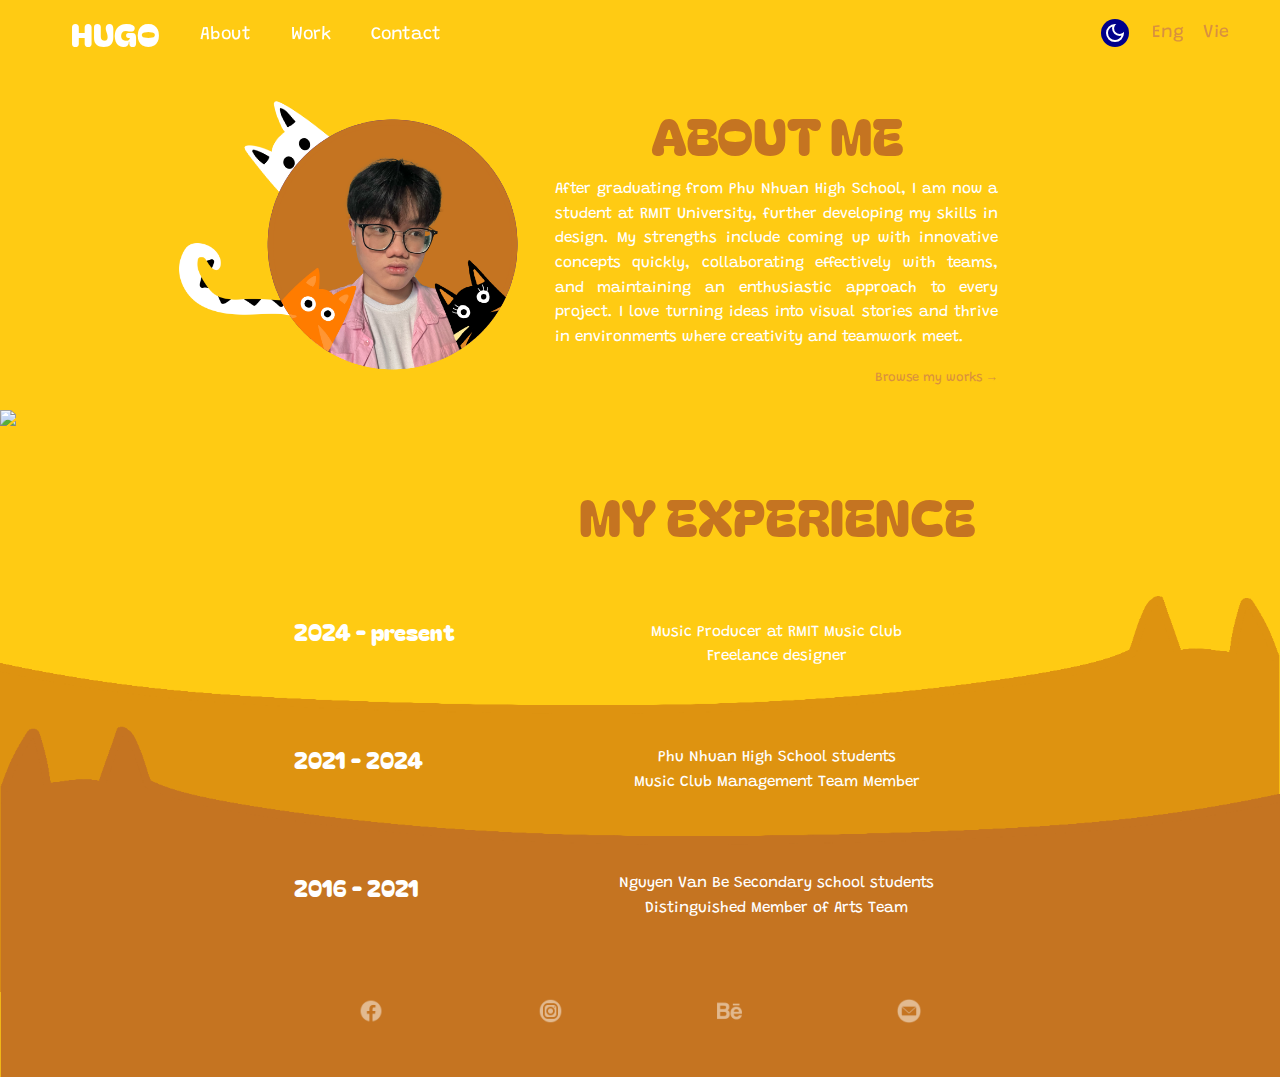
==== about.html @ 668c6a62 "Add files via upload" ====
<!DOCTYPE html>
<html lang="en">

<head>
    <style>
        body {
            overflow-x: hidden;
        }
    </style>
    <meta charset="UTF-8">
    <link rel="stylesheet" href="style.css">
    <meta name="viewport" content="width=device-width, initial-scale=1.0">
    <title>Hu's this, it's Hugo</title>
    <link rel="preconnect" href="https://fonts.googleapis.com">
    <link rel="preconnect" href="https://fonts.gstatic.com" crossorigin>
    <link href="https://fonts.googleapis.com/css2?family=Grandstander:ital@0;1&display=swap" rel="stylesheet">
    <link rel="preconnect" href="https://fonts.googleapis.com">
    <link rel="preconnect" href="https://fonts.gstatic.com" crossorigin>
    <link href="https://fonts.googleapis.com/css2?family=Bagel+Fat+One&display=swap" rel="stylesheet">
    <link rel="preconnect" href="https://fonts.googleapis.com">
    <link rel="preconnect" href="https://fonts.googleapis.com">
    <link rel="preconnect" href="https://fonts.gstatic.com" crossorigin>
    <link href="https://fonts.googleapis.com/css2?family=Love+Ya+Like+A+Sister&display=swap" rel="stylesheet">
    <link rel="icon" type="image/x-icon" href="images/favicon.ico">
</head>

<body>
    <a href="index.html" id="logoout">HUGO </a>
    <nav>
        <input type="checkbox" id="sidebar-active">
        <label for="sidebar-active" class="open-sidebar-button">
            <svg xmlns="http://www.w3.org/2000/svg" height="32" viewBox="0 -960 960 960" width="32" fill="#5f6368">
                <path d="M120-240v-80h720v80H120Zm0-200v-80h720v80H120Zm0-200v-80h720v80H120Z" />
            </svg>
            <!--   <img id="logoout" class="home-link" src="images/bong.PNG" alt="logo" class="logo"> -->

        </label>
        <div class="links-container">
            <label for="sidebar-active" class="close-sidebar-button">
                <svg xmlns="http://www.w3.org/2000/svg" height="32" viewBox="0 -960 960 960" width="32" fill="#5f6368">
                    <path
                        d="m256-200-56-56 224-224-224-224 56-56 224 224 224-224 56 56-224 224 224 224-56 56-224-224-224 224Z" />
                </svg>

            </label>
            <a href="index.html" class="home-link">HUGO
            </a>
            <a href="about.html" class="text"> About </a>
            <a href="work.html" class="text"> Work </a>
            <a href="contact.html" class="text"> Contact </a>
        </div>

    </nav>
    <section id="buttons">
        <p id="eng-toggle" class="language-toggle text">Eng</p>
        <p id="vie-toggle" class="language-toggle text">Vie</p>
        <button id="roundbutton" style="margin-left: 1%; display: flex; justify-content: center; align-items: center;">
            <svg id="sun" xmlns="http://www.w3.org/2000/svg" height="24px" viewBox="0 -960 960 960" width="24px"
                fill="#ffffff">
                <path
                    d="M480-360q50 0 85-35t35-85q0-50-35-85t-85-35q-50 0-85 35t-35 85q0 50 35 85t85 35Zm0 80q-83 0-141.5-58.5T280-480q0-83 58.5-141.5T480-680q83 0 141.5 58.5T680-480q0 83-58.5 141.5T480-280ZM200-440H40v-80h160v80Zm720 0H760v-80h160v80ZM440-760v-160h80v160h-80Zm0 720v-160h80v160h-80ZM256-650l-101-97 57-59 96 100-52 56Zm492 496-97-101 53-55 101 97-57 59Zm-98-550 97-101 59 57-100 96-56-52ZM154-212l101-97 55 53-97 101-59-57Zm326-268Z" />
            </svg>
            <svg id="moon" xmlns="http://www.w3.org/2000/svg" height="24px" viewBox="0 -960 960 960" width="24px"
                fill="#3713AD">
                <path
                    d="M480-120q-150 0-255-105T120-480q0-150 105-255t255-105q14 0 27.5 1t26.5 3q-41 29-65.5 75.5T444-660q0 90 63 153t153 63q55 0 101-24.5t75-65.5q2 13 3 26.5t1 27.5q0 150-105 255T480-120Zm0-80q88 0 158-48.5T740-375q-20 5-40 8t-40 3q-123 0-209.5-86.5T364-660q0-20 3-40t8-40q-78 32-126.5 102T200-480q0 116 82 198t198 82Zm-10-270Z"
                    fill="#FFFFFF" />
            </svg>
        </button>
    </section>

    <div class="about-container">
        <div class="profile-box">
            <img id="diemtailabt" src="images/diemtailflip.png">
            <img src="images/profile dark.PNG" alt="Hugo" class="profile">
            <img id="profilelight" src="images/profile.PNG" alt="Hugo" class="profile">

            <img class="profile" id="conmyabout" src="images/myabout.PNG">
            <img class="profile" id="bongabout" src="images/bongabout.PNG">

            <img id="diemabout" src="images/diem.PNG">
        </div>

        <div class="text" id="aboutme">
            <p id="abtheadline" class="headline"> ABOUT ME</p>
            <p id="aboutmetext">After graduating from Phu Nhuan High School, I am now a student at RMIT University,
                further developing my skills in design. My strengths include coming up with innovative concepts quickly,
                collaborating effectively with teams, and maintaining an enthusiastic approach to every project. I love
                turning ideas into visual stories and thrive in environments where creativity and teamwork meet. </p>
            <a href="work.html" id="browse"> Browse my works →</a>
            <p id="expheadline" class="headline"> MY EXPERIENCE</p>
            <p class="timestampphone">2024 - present</p>
            <p class="exptext" id="kinhnghiem2024"> Music Producer at RMIT Music Club <br>Freelance designer </p>
            <p class="timestampphone">2021 - 2024</p>
            <p class="exptext" id="kinhnghiem2021"> Phu Nhuan High School students <br> Music Club Management Team Member </p>
            <p class="timestampphone">2016 - 2021</p>
            <p class="exptext" id="kinhnghiem2016"> Nguyen Van Be Secondary school students <br> Distinguished Member of Arts Team </p>
        </div>
    </div>
    <section id="catbackgrounddark">
        <img class="light catbackground" src="images/blue light.png">
        <img class="medium catbackground" src="images/blue medium.png">
        <img class="bold catbackground" src="images/blue bold.png"></section>
        <section id="catbackgroundlight"> 
        <img class="light catbackground" src="images/yellow light.PNG">
        <img class="medium catbackground" src="images/yellow medium.png">
        <img class="bold catbackground" src="images/yellow bold.png">
    </section>
    <p class="timestamp" id="timestamp2024" >2024 - present</p>
    <p class="timestamp" id="timestamp2021">2021 - 2024</p>
    <p class="timestamp" id="timestamp2016">2016 - 2021</p>
   <!--- <img class="catleg" src="images/catleg.PNG"> -->
    <img id="fishbone" src="images/fishbone.PNG">


<div class="social" id="socialabout">
<a href="https://www.facebook.com/hugo.le.104">  
    <img id="facebook" class="icon" src="images/icons8-facebook-480.png">
</a>
<a href="https://www.instagram.com/hugoleeee__"> 
    <img id="instagram" class="icon" src="images/icons8-insta-480.png">
</a>
<a href="https://www.behance.net/hugol7/"> 
    <img id="behance" class="icon" src="images/behance-480.png">
</a>
<a href="mailto:lenhatworks03@gmail.com">
    <img id="email" class="icon" src="images/email.png">
</a>
    </div>
 
    <script src="script.js"></script>
</body>

</html>
---- style.css ----
* {
	margin: 0;
	padding: 0;
}

html {
	scroll-behavior: smooth;
	background-color: #ffcb13;
	user-select: none;
	transition: background-color 0.3s ease;
}

/*------- NAVIGATION BAR --------*/
.home-link {
	font-family: "Bagel Fat One", system-ui;
	font-weight: 400;
	font-style: normal;
	font-size: 2.5vw;
	color: white;
	margin: 0;
	margin-top: -1.2%;
}

.icon {
	width: 2vw;
	opacity: 0.5;


}

.icon:hover {
	opacity: 1;
	transform: scale(1.4);
	transition: transform 0.3s ease;
}

.social {
	cursor: pointer;
	z-index: 100;
	display: flex;
	flex-direction: row;
	justify-content: center;
	align-items: center;
	gap: 14vw;
	margin-left: -2%;
	z-index: 0;
}


#socialwork {

	padding-bottom: 4%;
	grid-column: 1 / 3;
	position: relative;
	bottom: 0.4vh;
	width: 100%;

	margin-top: 8%;
	padding-bottom: 08%;
}

nav {

	margin: 0;
	margin-left: 4%;
	height: 60px;
	margin-top: 0.4%;
	display: flex;
	justify-content: flex-start;
	align-items: center;

}

.links-container {
	position: fixed;

	z-index: 1000;
	display: flex;
	flex-direction: row;
	align-items: center;
}

nav a {

	height: 100%;
	padding: 0 20px;
	display: flex;
	align-items: center;
	text-decoration: none;

}

nav a:not(.home-link):hover {
	text-decoration: underline;
}

nav svg {
	fill: white;

}

#sidebar-active {
	display: none;
}


.open-sidebar-button,
.close-sidebar-button {
	display: none;



}

#logoout {
	position: fixed;
	font-family: "Bagel Fat One", system-ui;
	font-weight: 400;
	font-style: normal;
	font-size: 26px;
	color: white;
	margin: 8px 0 0 66px;
	text-decoration: none;
	display: none;
}

@media (max-width:500px) {
	#logoout {
		display: block;
	}

	.links-container {
		flex-direction: column;
		align-items: flex-end;
		position: fixed;
		top: 0;
		left: -100%;
		z-index: 100;
		width: 60vw;
		background-color: #e9a4bb;
		height: 100vh;
		gap: 5vw;

		box-shadow: -4px 5px 5px rgba(0, 0, 0, 0.4);
		transition: 0.7s ease-out;
	}


	nav a {
		z-index: 100;
		box-sizing: border-box;
		height: auto;
		width: 100%;
		padding: 20px 30px;
		justify-content: flex-end;

	}

	.open-sidebar-button,
	.close-sidebar-button {
		display: block;
		position: fixed;


	}

	#sidebar-active:checked~.links-container {
		left: 0;

	}

	.home-link {
		margin-top: 20%;
	}
}

/*------END OF NAVIGATION BAR------*/



img {
	position: absolute;
}

#intro {
	display: flex;
	flex-direction: column;
	margin-left: 30.5vw;
	margin-right: 30.5vw;
	margin-top: -4%;
	height: 100vh;
	justify-content: center;
	align-items: center;
	flex-grow: 1;
	flex-shrink: 1;
	flex-basis: 20%;
}

.text {
	/*font-family: "Love Ya Like A Sister", cursive;
	font-weight: 400;
	font-style: normal;*/
	font-family: "Grandstander", cursive;
	font-optical-sizing: auto;
	font-weight: 400;
	font-style: normal;
	color: white;
	font-size: 1.4vw;
}

#rizz {
	font-size: 2vw;
	margin: 0;
}

#jobbox {
	background-color: #eca816;
	width: 100%;
	transition: background-color 0.3s ease;
	margin-bottom: 3%;
}

#job {
	font-size: 1.6vw;
	display: flex;
	justify-content: center;
	align-items: center;
	margin: 1%;

}

#title {
	font-family: "Bagel Fat One", system-ui;
	font-weight: 400;
	font-style: normal;
	font-size: 14vw;
	margin: 0;
	justify-content: center;
	align-items: center;
	margin-top: -10%;
	margin-bottom: -6%;
}

#des {
	text-align: justify;
	color: #c57421;
	font-size: 1.2vw;
	line-height: 1.6;
	margin-bottom: 5%;
	transition: color 0.3s ease;

}

#buttonbox {
	width: 38%;

	cursor: pointer;
	background-color: #DBAF13;
	border-radius: 30px;
	transition: background-color 0.3s ease, box-shadow 0.3s ease;
}

#buttontext {
	cursor: pointer;

	font-size: 1.4vw;
	display: flex;
	justify-content: center;
	align-items: center;
	margin: 5%;
}

#buttonbox:hover {
	background-color: white;
	box-shadow: -4px 5px 2px rgba(0, 0, 0, 0.2);
}

#buttonbox:hover #buttontext {
	color: #ffcb13;
}

#diemopen,
#diemclosed {
	width: 28vw;
	position: absolute;
	margin-top: 30%;
	left: -30%;
	transform: rotate(50deg);
	z-index: -1;

}

#myopen,
#myclosed {
	width: 23vw;
	position: absolute;
	margin-top: 60%;
	right: -30%;
	transform: rotate(-60deg);
	z-index: -1;

}

#bongclosed,
#bongopen {
	width: 12vw;
	position: absolute;
	margin-top: -17%;
	left: 58%;
	clip-path: inset(0 0 100% 0);
	transform: rotate(30deg);
	z-index: -1;
	opacity: 0;
	transition: opacity 0.5s;
}

#buttonbox:hover~#bongclosed {
	opacity: 1;
	animation: bonganimation 0.5s forwards, flicker 1s infinite;
}

#buttonbox:hover~#bongopen {
	opacity: 1;
	animation: bonganimation 0.5s forwards 0.2s;
}

#buttonbox:hover~#diemopen {
	animation: diemanimation 0.5s forwards;
}

#buttonbox:hover~#diemclosed {
	opacity: 1;
	animation: diemanimation 0.5s forwards, flicker 0.7s infinite;
}

#buttonbox:hover~#myclosed {
	opacity: 1;
	animation: myanimation 0.5s forwards, flicker 1.2s infinite;
}

#buttonbox:hover~#myopen {
	opacity: 1;
	animation: myanimation 0.5s forwards;
}

.tail {
	position: absolute;
	z-index: -1;
}

#diemtail {
	width: 25vw;
	left: -2%;
	margin-top: 35%;
	transform: rotate(-10deg);
	animation: tail 3s forwards infinite;
	transform-origin: bottom left;


}

#mytail {
	width: 25vw;
	right: -8%;
	margin-top: -20%;
	transform: rotate(10deg);

	animation: tail 5s forwards infinite;
	transform-origin: top right;
}

#bongtail {
	width: 8vw;
	left: 66%;
	margin-top: -10%;

	animation: bongtail 3s forwards infinite alternate linear;
	transform-origin: left 50%;
}

.paw {
	width: 018vw;

	z-index: -10;
	animation: pawanimation 2s forwards infinite;
}

#leftpaw {
	left: 9%;
	margin-top: -16%;
	transform: rotate(80deg);
}

#rightpaw {
	margin-top: 28%;

	right: 11%;
	transform: rotate(10deg) scalex(-1);

}


#buttonbox:hover~.paw {
	opacity: 1;
	animation: none;
	transition: opacity 1s ease;
}

.language-toggle {

	color: #d9903f;
	font-size: 1.4vw;
	cursor: pointer;
	transition: color 0.3s ease-out;
	position: fixed;
	margin: 0;
	margin-top: 0.4%
}

#eng-toggle {
	left: 90%;
}

#vie-toggle {
	left: 94%;
}

.language-toggle:hover {

	color: white;
}

/* Round Button */
#roundbutton {
	width: 2.2vw;
	height: 2.2vw;
	border-radius: 100%;
	background-color: darkblue;
	color: white;
	border: none;
	cursor: pointer;
	position: fixed;
	left: 85%;
	transition: background-color 0.3s ease;
}

/*.round-button:hover {
	background-color: #c57421;
  }*/

#buttons {
	z-index: 200;
	position: fixed;
	display: flex;
	margin-top: 19px;
	justify-content: center;
	flex-direction: row;
	position: absolute;
	top: 0;
	left: 0;
	width: 100%;
	height: 100%;
	pointer-events: none;
}

#buttons>* {
	pointer-events: auto;
	/* Allows the child elements to be clickable */
}

@keyframes pawanimation {
	0% {

		opacity: 0.2;
	}

	50% {
		opacity: 0.5;
	}

	100% {
		opacity: 0.2;
	}
}



@keyframes flicker {
	0% {
		opacity: 0;
	}

	80% {
		opacity: 0;
	}

	81% {
		opacity: 1;
	}

	100% {
		opacity: 1;
	}
}

@keyframes diemanimation {
	from {

		left: -30%;
	}

	to {
		margin-top: 4%;
		left: -13%;
	}
}

@keyframes myanimation {
	from {
		margin-top: 60%;
		right: -30%;
	}

	to {
		margin-top: 40%;
		right: -10%;
	}
}

@keyframes tail {
	0% {}

	25% {
		transform: rotate(-15deg);
		SCALE: 1.1
	}

	50% {
		transform: rotate(15deg);
		SCALE: 0.8
	}

	100% {}
}

@keyframes bongtail {
	0% {}


	50% {
		transform: rotate(-30deg);

	}

	100% {}
}

@keyframes bonganimation {
	0% {
		margin-top: -17%;
		left: 59%;

	}

	50% {
		clip-path: inset(0 0 40% 0);
	}

	100% {
		clip-path: inset(0 0 35% 0);
		margin-top: -23%;
		left: 61%;

	}
}





/*-------ABOUT PAGE-------*/

.profile {
	width: 22vw;
	max-width: 100%;

	transition: transform 0.3s ease, opacity 0.3s ease;
}

/*.about-container {
	margin-top:2%;
	margin-left: 20vw;
	margin-right: 20vw;
	display: grid;
	grid-template-columns: 1fr 2fr;
	gap: 3vw;
	align-items: start;

}


.profile-box {
	padding: 0;
	display: flex;
	justify-content: center;
	align-items: flex-start;
 }

#aboutme {
	margin-top:-1%;
	text-align: justify;
	color: white;
	font-size: 1.2vw;
	line-height: 1.6;
	transition: color 0.3s ease;
}*/
.about-container {
	margin-top: 3%;
	margin-left: 22vw;
	margin-right: 22vw;
	display: flex;
	flex-direction: row;
	gap: 4vw;
	flex-wrap: wrap;
	align-items: flex-start;
}

#catbackgrounddark {
	opacity: 0;

}


#browse {
	margin-top: 4%;
	font-size: 1vw;
	margin-bottom: 26%;
	display: flex;
	justify-content: flex-end;
	align-items: flex-end;
	text-align: right;
	text-decoration: none;
	width: 40%;
	margin-left: auto;
	cursor: pointer;
	color: #d9903f;
}

#browse:hover {
	text-decoration: underline;

}

.profile-box {
	padding: 0;

	display: flex;
	justify-content: center;
	align-items: flex-start;
	flex: 1;
	/* Adjust the flex-grow value as needed */
}

#aboutme {

	margin-top: -1%;
	text-align: justify;
	color: white;
	font-size: 1.2vw;
	line-height: 1.6;
	flex: 2;
	/* Adjust the flex-grow value as needed */
}


.headline {

	font-family: "Bagel Fat One VN";
	font-weight: 400;
	font-style: normal;
	font-size: 4vw;
	margin: 0;
	justify-content: center;
	align-items: center;
	color: #c57421;
	text-align: center;
}

#abtheadline {
	transition: color 0.3s ease;
}

#diemabout {
	position: absolute;
	width: 12vw;
	z-index: -1;
	margin-top: -1%;
	left: 18%;
	transform: rotate(-50deg);

}

#diemtailabt {
	position: absolute;
	left: 14%;
	margin-top: 8%;
	width: 12vw;
	transform-origin: right bottom;
	animation: tail 5s forwards infinite;
}

#conmyabout:hover~#bongabout {

	animation: spin 2s 1 reverse linear;

}

#conmyabout:hover {

	animation: spin 2s 1 linear;

}

#conmyabout {


	z-index: 50;
	transition: none;

}

#bongabout {
	transition: none;


}

#fishbone {
	display: none;
	position: absolute;
	width: 140vw;
	opacity: 0.4;
	left: -2%;

}

#expheadline {

	display: flex;
	margin-top: -6%;
	justify-content: center;
	align-items: center;
	transition: color 0.3s ease;


}

.exptext {
	z-index: 100;
	transition: transform 0.3s ease;
	animation-name: exptextani;
	animation-timing-function: ease-out;
	animation-timeline: view();
	animation-range: entry 0% cover 40%;
	z-index: 10;
	margin-top: 4em;
	margin-bottom: 5em;
	text-align: center;
}

.timestampphone {
	text-align: center;
	font-family: "Bagel Fat One", system-ui;
	font-weight: 400;
	font-style: normal;
	font-size: 2vw;
	margin: 0;
	display: none;
}

.timestamp {
	animation-name: exptextani;
	animation-timing-function: ease-out;
	animation-timeline: view();
	animation-range: entry 0% cover 40%;
	font-family: "Bagel Fat One", system-ui;
	font-weight: 400;
	font-style: normal;
	font-size: 1.8vw;
	color: white;
	margin: 0;
	margin-left: 23vw;
	position: absolute;
	z-index: 10;


}

#timestamp2024 {
	margin-top: -30%;
}

#timestamp2021 {
	margin-top: -20%;
}

#timestamp2016 {
	margin-top: -10%;
}

.catbackground {
	width: 100vw;
	height: auto;
	position: absolute;


}

.light {

	margin-top: -46%;
	z-index: -3;
	animation-name: lightcat;
	/*animation-timing-function: ease-out;
	animation-timeline: view();
	animation-range: entry 0% cover 40%;*/


}

.medium {
	/*	animation-name: mediumcat;
    animation-timing-function: ease-out;
	animation-timeline: view();
	animation-range: entry 10% cover 40%;*/
	z-index: -2;
	margin-top: -36%;
	transform: scaleX(-1);

	margin-left: 0;
}

.bold {
	z-index: -1;
	margin-top: -23%;
	/*animation-name: lightcat;
    animation-timing-function: ease-out;
	animation-timeline: view();
	animation-range: entry 0% cover 35%;*/



}

.catleg {
	margin-top: 1%;
	left: 50%;
	transform: translateX(-50%);
	width: 35vw;
	position: absolute;
	z-index: 100;

}

.exptext:hover {
	transform: scale(1.1);
	transition: transform 0.3s ease;
}

@keyframes spin {
	0% {
		transform: rotate(0deg);
	}

	50% {
		transform: rotate(180deg);
	}

	75% {
		transform: rotate(270deg);
	}

	100% {
		transform: rotate(360deg);
	}
}

@keyframes diemabout {
	0% {
		margin-top: 2%;
		left: 20%;
	}

	25% {
		margin-top: -1%;
		left: 16%;
		transform: rotate(-50deg);
	}

	50% {
		margin-top: 3%;
		left: 20%;
		transform: rotate(0)
	}

	75% {
		margin-top: -3%;
		left: 28%;
		transform: rotate(30deg);
	}

	100% {
		margin-top: 2%;
		left: 20%;
	}
}

@keyframes lightcat {
	from {
		margin-left: 100%;
	}

	to {
		margin-left: 0;
	}
}

@keyframes mediumcat {
	from {
		margin-left: -100%;
	}

	to {
		margin-left: 0;
	}
}

@keyframes exptextani {
	from {
		opacity: 0;
	}
}

/*-------WORK-------*/
.slideshow-container {

	max-width: 46vw;
	position: relative;
	margin: auto;

}

/* Hide the images by default */
.mySlides {

	opacity: 1;
}

/* Next & previous buttons */
.prev,
.next {
	cursor: pointer;
	position: absolute;
	margin-top: 25%;
	margin-left: -10%;
	margin-right: -10%;
	width: auto;
	opacity: 0.5;
	color: white;
	font-weight: bold;
	font-size: 3VW;
	transition: 0.6s ease;
	border-radius: 0 3px 3px 0;
	user-select: none;
}

/* Position the "next button" to the right */
.next {
	right: 0;
	border-radius: 3px 0 0 3px;
}

/* On hover, add a black background color with a little bit see-through */
.prev:hover,
.next:hover {
	opacity: 1;
}

.workimg {
	width: 46vw;
	border-radius: 2vw;
	box-shadow: 0 4px 8px rgba(0, 0, 0, 0.2);
}


#fishboneframe {
	z-index: -1;
	margin: auto;
	margin-top: -5.8%;
	left: -9.6%;
	right: 0;
	position: absolute;
	width: 55vw;
	opacity: 0.8;
}

#prjheadline {
	margin-bottom: 3%;
	font-size: 2.4vw;
	transition: color 0.3s ease;

}

#workdes {
	position: relative;
	display: grid;
	grid-template-columns: 5fr 3fr;
	grid-template-rows: 4vw 3vw;
	word-break: keep-all;

	justify-content: center;
	text-align: left;
	color: white;
	font-size: 4vw;
	margin-top: 35%;
	margin-left: 28vw;
	margin-right: 28vw;


}

#workdes :first-child {
	text-align: left;

}

#workdes :nth-child(2) {
	text-align: right;

}

#workdetail {
	color: white;
	font-size: 1.4vw;
	line-height: 1.6;
	grid-column-start: 1;
	grid-column-end: 3;
	align-self: start;
	justify-self: start;
	margin-top: 4%;
	display: none;
	text-align: justify;
	margin-bottom: 2%;

}




#worktitle {
	grid-column-start: 1;
	grid-column-end: 2;
	grid-row-start: 1;

	justify-self: flex-start;
	text-align: center;

}

#workyear {
	grid-column-start: 2;
	grid-column-end: 3;
	grid-row-start: 1;
	grid-row-end: 2;
	text-align: right;
	justify-self: end;
	align-self: end;

}

#seeless {
	font-size: 1.6vw;
	line-height: 1.6;
	grid-column-start: 2;
	grid-column-end: 3;
	align-self: start;
	justify-self: end;
	margin-top: 2%;
	text-align: justify;
	padding-bottom: 10%;
	text-decoration: underline;
	opacity: 0.5;
	font-style: italic;
	display: none;

}

#seemore {

	display: grid;
	font-size: 1.6vw;
	line-height: 1.6;
	grid-column-start: 2;
	grid-column-end: 3;
	align-self: start;
	justify-self: end;
	margin-top: 2%;
	text-align: justify;
	padding-bottom: 10%;
	text-decoration: underline;
	opacity: 0.5;
	font-style: italic;
}


#seeless:hover {

	opacity: 1;
}

#seemore:hover {

	opacity: 1;
}

#watchhere {
	margin-top: 2%;
	transition: background-color 0.3s ease;
	left: 2%;
	width: 28%;
	padding: 1.2% 0;
	transition: box-shadow 0.3s ease;
	cursor: pointer;
	background-color: #DBAF13;
	border-radius: 30px;
	grid-column: 1 / 3;
	display: none;
	text-align: center;
	font-size: 1.4vw;
	justify-self: center;
	align-self: center;

}

#watchhere:hover {
	box-shadow: -4px 5px 2px rgba(0, 0, 0, 0.2);
}

#watchhere p {


	display: flex;
	justify-content: center;
	align-items: center;
}

#type {
	grid-column-start: 1;
	grid-column-end: 3;
	font-size: 1.6vw;
}

#position {
	background-color: #eca816;
	grid-column-start: 1;
	grid-column-end: 3;
	font-size: 1.6vw;
	display: none;
	width: 100%;
	padding: 1% 0 1% 0;
	text-align: center;
	transition: background-color 0.3s ease;
	margin: 1.4vw 2vw -1vw 0vw;
}


/* ----- EYE MOVE ----- */

main {
	margin-top: 17%;
	left: 63%;
	transform: scale(0.7);
	display: grid;
	place-items: center;
	min-height: 100vh;
	position: relative;
}

#eyes {
	position: absolute;
}

.eye {
	position: absolute;
	width: 2vw;
}

#anchor {
	position: absolute;
	width: 20vw;
}

#eyeleft {
	top: -4.3vw;
	left: -2.3vw;
}

#eyeright {
	top: -4.4vw;
	lefT: 0.4vw;
}

#bongclosedwork,
#myclosedwork {
	position: absolute;
	width: 20vw;
	z-index: 2;
	opacity: 0;
}

.tailwork {
	position: absolute;
	width: 15vw;

	animation: tail 3s forwards infinite;

}

#mytailwork {
	opacity: 0;
	left: 16%;
	transform-origin: right center;
	margin-top: 23%;
}

#bongtailwork {
	opacity: 0;
	left: 69%;
	margin-top: 5%;
	width: 10vw;
	transform-origin: left center;
}

/*-------CONTACT-------*/

.iconcontact {
	width: 5vw;
}

#socialcontact {
	margin-left: -5%;
}

#getintouch {

	color: #c57421;
	font-size: 3vw;

	margin: 1% 0 02% 0%;
	font-size: 2.6vw;
}

.iconcontact:hover {
	opacity: 1;
	transform: scale(1.4);
	transition: transform 0.3s ease;

}

#or {
	margin-top: 6.4%;
	margin-bottom: 1%;
	position: relative;
	text-align: center;
	font-size: 1.6vw;

}

#sms {
	margin-top: 11%;
	font-size: 2.6vw;
	color: #c57421;
	margin-bottom: 1%;
}

#contactcontainer {
	display: flex;
	align-items: center;
	justify-content: space-evenly;
	flex-wrap: wrap;
}

.contactform {
	display: flex;
	flex-direction: column;
	align-items: start;
	gap: 1vw;
	width: fit-content;
}

.contactinput {
	margin-left: -4%;
	width: 44vw;
	height: 2vw;
	border-radius: 2.4vw;
	border: none;
	padding: 2.4% 4%;
	transition: background-color 0.3s ease, color 0.3s ease;
	background-color: #DBAF13;
	color: white;
}

.contactform textarea {
	height: 8vw;
	resize: none;
}

.contactinput:focus {
	outline: 2px solid #c57421;
}

.contactinput::placeholder {
	color: white;
	opacity: 0.5;
}

#submit {
	padding: 0.6vw 3vw;
	background-color: #c57421;
	border-radius: 25px;
	color: white;
	border: none;
	cursor: pointer;
	transition: background-color 0.3s ease;
	MARGIN-left: -4%;
	margin-top: 2%;
}

#fulltouch .text {
	font-family: 'Bagel Fat One VN';
	text-align: center;

}

@font-face {
	font-family: 'Bagel Fat One VN';
	src: url('font/DFVN\ Bagel\ Fat\ One.ttf');
	font-weight: normal;
	font-style: normal;
}

#diembody{

	position: absolute;
	width: 22vw;
}
#diemtailcontact {
	position: absolute;
	width: 12vw;
	margin-top: 12vw;

	transform-origin: center right;
	animation: tail 3s forwards infinite;
	
	
}
#diemmusic {
	position: absolute;
margin-top: 25.5vw;
left: 8%;
}

/*-------MEDIA QUERY-------*/

/*-----HOME-----*/
@media (max-width: 800px) {
	#intro {
		display: flex;
		gap: 2vw;
		margin-left: 18vw;
		margin-right: 18vw;
		margin-top: -10%;
	}

	#des {
		font-size: 2.4vw;

	}

	#job {
		font-size: 2.7vw;
	}

	#jobbox {
		margin-bottom: 0;
	}


	#title {
		font-size: 24vw;
	}

	#rizz {
		font-size: 3vw;
		margin-bottom: -3%;
	}

	.home-link {
		font-size: 5vw;

	}

	.text {
		font-size: 2.6vw;
	}



	#buttontext {
		font-size: 2.3vw;
	}

	#buttonbox {
		width: 50%;
	}

	#eng-toggle {
		left: 86%;
	}

	#roundbutton {
		width: 4vw;
		height: 4vw;
		left: 78%;
		margin-top: -0.4%;
	}

	#diemtail {
		width: 28vw;
		margin-top: 90%
	}

	#rightpaw {
		right: 0%
	}

	#leftpaw {
		left: 0%
	}

	#myopen {
		width: 26vw;
		animation: myanimation 2s ease infinite alternate;
	}

	#myclosed,
	#diemclosed {
		display: none;
	}

	@keyframes diemanimation {
		from {
			margin-top: 50%;
			left: -30%;
		}

		to {
			margin-top: 20%;
			left: -15%
		}
	}

	#bongtail {
		display: none;
	}

	#mytail {
		margin-top: 40%;
		right: -10%
	}

	@keyframes myanimation {
		from {
			margin-top: 70%;
			right: -30%;
		}

		to {
			margin-top: 90%;
			right: -10%;
		}
	}

	#bongopen {
		width: 16vw;
		clip-path: inset(0 0 0% 0);

		opacity: 1;
		clip-path: inset(0 0 35% 0);
		margin-top: -50%;
		left: 71%
	}

	#bongclosed {
		width: 16vw;
		clip-path: inset(0 0 35% 0);
		opacity: 1;
		margin-top: -50%;
		left: 71%;
		animation: flicker 1s infinite;
	}

	@keyframes bonganimation {
		0% {}

		50% {}

		100% {}
	}

	#diemopen,
	diemclosed {
		width: 30vw;
		animation: diemanimation 3s ease infinite alternate 0.5s;
	}

	#buttonbox:hover {
		background-color: #DBAF13;
		box-shadow: none;
	}

	#buttonbox:hover #buttontext {
		color: white;
	}

}

@media (max-width: 500px) {
	#des {
		font-size: 2.8vw;
	}

	#buttontext {
		font-size: 3vw;
	}


	#bongopen {
		width: 16vw;
		clip-path: inset(0 0 0% 0);

		opacity: 1;
		clip-path: inset(0 0 35% 0);
		margin-top: -60%;
		left: 71%
	}

	#bongclosed {
		width: 16vw;
		clip-path: inset(0 0 35% 0);
		opacity: 1;
		margin-top: -60%;
		left: 71%;
		animation: flicker 1s infinite;
	}

	.links-container {
		gap: 10vw;
	}

	.links-container .text {
		font-size: 5vw;
	}
}

/*-----ABOUT-----*/
@media (max-width: 800px) {
	.about-container {
		flex-direction: column;
		gap: 40vw;
	}

	.profile {
		width: 35vw;
		margin: 0 50vw;
	}

	.about-container {
		display: block;
	}

	#aboutme {
		margin-top: 35vw;
	}

	#diemabout {
		left: 32%;
		margin-top: 3%;
		transform: scale(1.4) rotate(-50deg);
	}

	#diemtailabt {
		transform: scale(1.4) rotate(-50deg);
		left: 33%;
		margin-top: 14%;

	}

	.headline {
		font-size: 6vw;
	}

	#aboutmetext {
		font-size: 2.6vw;
	}

	#browse {
		font-size: 2.4vw;
		width: 100%;
	}

	.timestamp {
		display: none;
	}

	.timestampphone {
		display: block;
		font-size: 4vw;
	}

	#expheadline {
		margin-bottom: 10%;
	}

	.exptext {
		font-size: 2.6vw;
		margin-top: 0.6em;
		margin-bottom: 4em;
		animation-range: entry 0% cover 0%;
	}

	.light {
		margin-top: -100%;
		width: 140vw;
	}

	.medium {
		margin-top: -76%;
		width: 140vw;
		right: 0%
	}

	.bold {
		margin-top: -42%;
		width: 140vw;
	}

	#socialabout {
		margin-top: -7%;
	}

	.icon {
		width: 4vw;
	}
}

@media (max-width: 500px) {
	.about-container {
		margin-left: 14vw;
		margin-right: 14vw;
	}
}

/*-----WORK-----*/
@media (max-width: 800px) {
	#prjheadline {
		margin-top: 5%;
		font-size: 4vw;
		margin-bottom: 4%;
	}

	.slideshow-container {
		max-width: 60vw;
	}

	.workimg {
		width: 60vw;
	}

	#fishboneframe {
		width: 71vw;
	}

	#workdes {
		margin-top: 45%;
		font-size: 4vw;
		margin-left: 20vw;
		margin-right: 20vw;
		grid-template-columns: 2fr 1fr;
		grid-template-rows: 4vw auto;
	}

	#worktitle {
		font-size: 5.8vw;
	}

	#workyear {
		font-size: 5.8vw;
		align-self: auto;
	}

	#seemore,
	#seeless {
		font-size: 3vw;
		margin-top: 12%
	}

	#position {
		font-size: 3vw;
	}

	#workdetail {
		font-size: 2.6vw;

	}

	#watchhere {
		font-size: 2.6vw;
		width: 30%;
		padding: 2% 0;
	}

	main {
		margin-top: 34%;
		left: 70%;
		transform: scale(1)
	}

	#bongtailwork {
		width: 14vw;
		left: 74%;

	}

	#mytailwork {
		margin-top: 30%;
		width: 16vw;
		left: 10%;
	}

	.next,
	.prev {
		font-size: 5.8vw;
	}

}

@media (max-width: 500px) {
	main {
		margin-top: 40%;
	}

	#seemore,
	#seeless {
		display: none;

	}

	#workdetail {
		font-size: 3vw;
		display: grid;
	}

	#worktitle {
		font-size: 6.8vw;
	}

	#workyear {
		font-size: 6.8vw;
	}

	#position {
		display: grid;
		margin-top: 16%;
	}

	.slideshow-container {
		max-width: 70vw;
	}

	.workimg {
		width: 70vw;
	}

	#fishboneframe {
		width: 83vw;
	}

	#workdes {
		margin-top: 52%;
		margin-left: 14vw;
		margin-right: 14vw;
		grid-template-columns: 2fr 1fr;
		grid-template-rows: 4vw auto;
	}

	#position {
		font-size: 4vw;
	}

	;

	#workdetail {
		font-size: 3.4vw;
	}

	#bongtailwork {
		left: 78%;
	}

	#mytailwork {
		margin-top: 38%;
		left: 06%;
	}
}

/*-----CONTACT-----*/
@media (max-width: 500px) {

	#getintouch,
	#sms {
		font-size: 6vw;
		margin: 5% 0
	}

	.iconcontact {
		width: 10vw;
	}

	#contactcontainer {
		flex-direction: column;
		gap: 4vw;
	}

	#socialcontact {
		margin-left: -10%;

	}

	#contact .social {
		gap: 18vw;
		margin-bottom: 25%;
	}

	.contactinput {
		width: 80vw;
		height: 4vw;
		border-radius: 4vw;
		padding: 4% 6%;
	}

	.contactform textarea {
		height: 28vw;
	}

	#submit {
		padding: 1.2vw 6vw;
		margin-top: 4%;
	}

	#submit {
		font-size: 4vw;
	}


	.language-toggle {
		font-size: 3vw;
	}
	#diemmusic{
		transform: scale(1.4);
		left:1%;
		margin-top:20%
	}
}
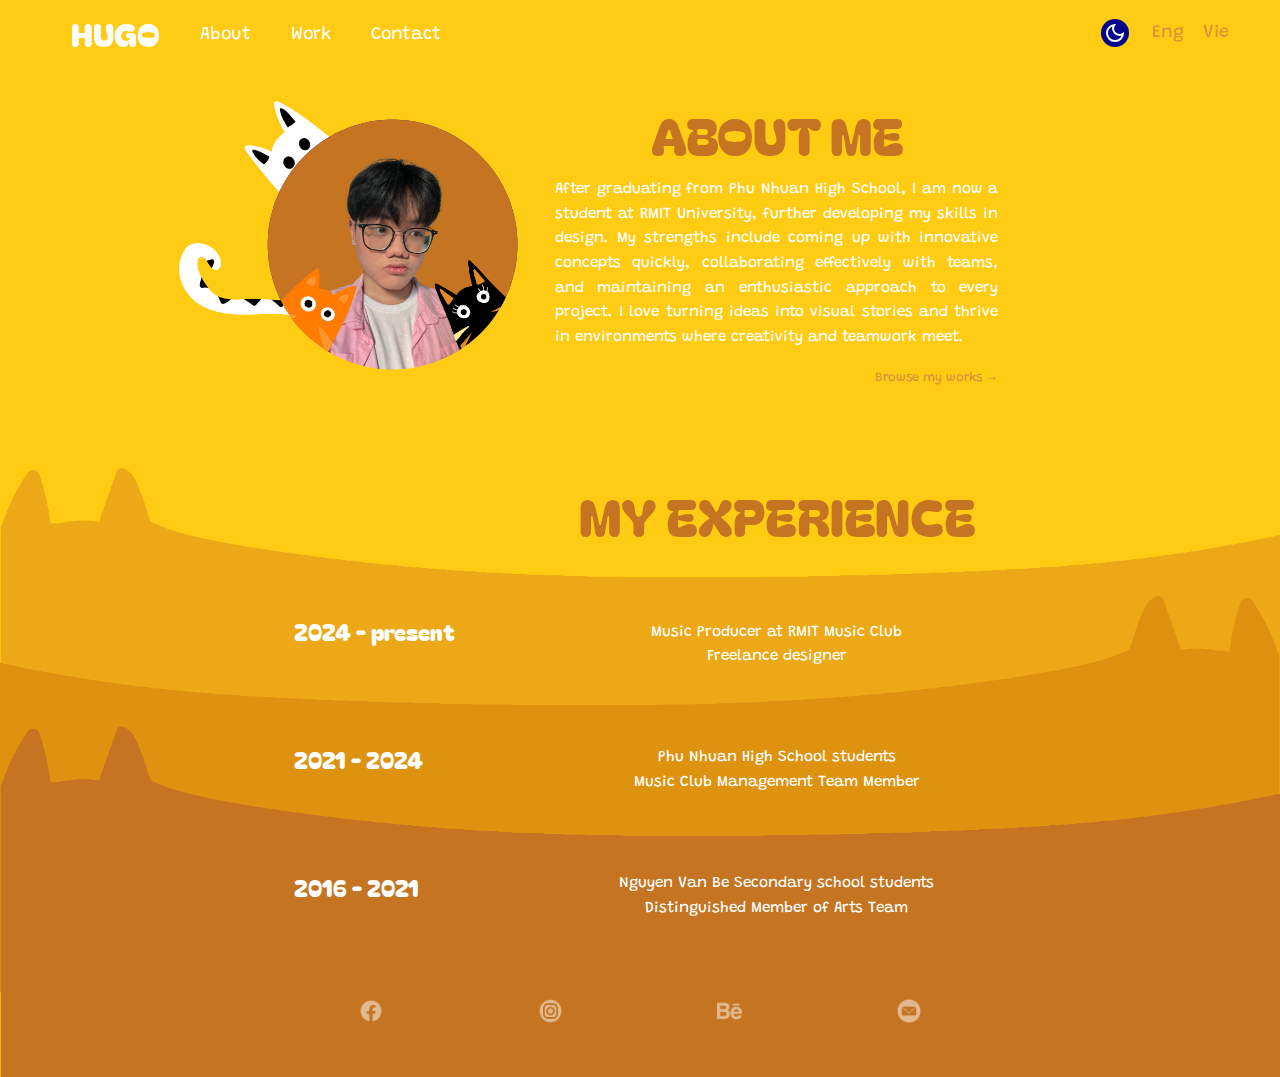
==== commit 2db02f57: "Update about.html" ====
--- a/about.html
+++ b/about.html
@@ -102,7 +102,7 @@
         <img class="medium catbackground" src="images/blue medium.png">
         <img class="bold catbackground" src="images/blue bold.png"></section>
         <section id="catbackgroundlight"> 
-        <img class="light catbackground" src="images/yellow light.PNG">
+        <img class="light catbackground" src="images/yellow light.png">
         <img class="medium catbackground" src="images/yellow medium.png">
         <img class="bold catbackground" src="images/yellow bold.png">
     </section>
@@ -131,4 +131,4 @@
     <script src="script.js"></script>
 </body>
 
-</html>+</html>
